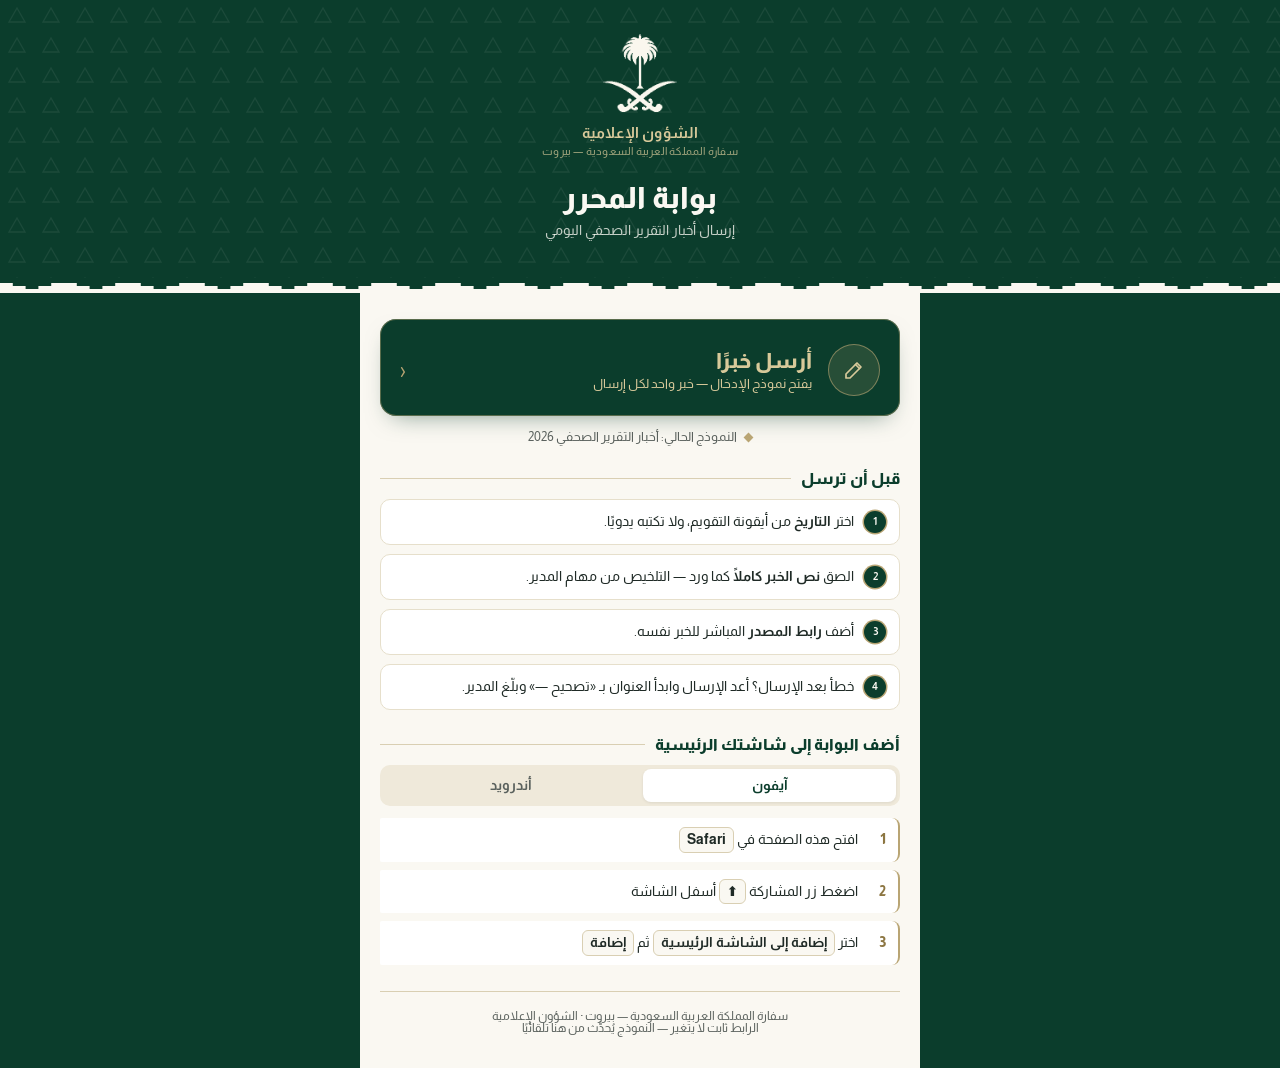
==== taqrir/index.html @ 584c3c36 "بوابة المحرر — التقرير الصحفي Co-Authored-By: Claude Opus 5.5 <noreply@anthropic.com> Claude-Session" ====
<!doctype html>
<html lang="ar" dir="rtl">
<head>
<meta charset="utf-8">
<meta name="viewport" content="width=device-width, initial-scale=1, viewport-fit=cover">
<meta name="robots" content="noindex, nofollow">
<title>بوابة المحرر — التقرير الصحفي</title>
<meta name="theme-color" content="#0B3D2C">
<meta name="apple-mobile-web-app-capable" content="yes">
<meta name="mobile-web-app-capable" content="yes">
<meta name="apple-mobile-web-app-title" content="أخبار التقرير">
<meta name="apple-mobile-web-app-status-bar-style" content="black-translucent">
<link rel="apple-touch-icon" href="apple-touch-icon.png">
<link rel="icon" type="image/png" href="icon-192.png">
<link rel="manifest" href="manifest.webmanifest">
<link rel="preconnect" href="https://fonts.googleapis.com"><link rel="preconnect" href="https://fonts.gstatic.com" crossorigin>
<link href="https://fonts.googleapis.com/css2?family=Almarai:wght@300;400;700;800&display=swap" rel="stylesheet">
<style>
/* ================= التحديث الشهري: غيّر السطرين في السكربت أسفل الصفحة فقط ================= */
:root{--g:#0B3D2C;--g2:#0E4A36;--gold:#B9A574;--goldt:#8C7642;--iv:#FAF8F2;--line:#D9CFB3;--ink:#1F2A26;--mut:#5A615D}
*{box-sizing:border-box}
html,body{margin:0;background:var(--g);color:var(--ink);font-family:'Almarai',system-ui,sans-serif;-webkit-text-size-adjust:100%}
.top{position:relative;padding:calc(34px + env(safe-area-inset-top)) 22px 40px;text-align:center;color:var(--iv);overflow:hidden}
.top::before{content:"";position:absolute;inset:0;opacity:.07;background-image:url("data:image/svg+xml,%3Csvg xmlns='http://www.w3.org/2000/svg' width='34' height='30'%3E%3Cpath d='M9 22 L17 8 L25 22 Z' fill='none' stroke='%23FAF8F2' stroke-width='1.3'/%3E%3C/svg%3E")}
.top img{width:74px;display:block;margin:0 auto 12px;position:relative}
.org{position:relative;font-size:15px;font-weight:700;color:#D8C99A;letter-spacing:.2px}
.org small{display:block;font-size:11px;font-weight:400;color:rgba(216,201,154,.75);margin-top:4px}
h1{position:relative;margin:22px 0 6px;font-size:30px;font-weight:800;line-height:1.25}
.sub{position:relative;font-size:14px;color:rgba(250,248,242,.78)}
.parapet{display:block;width:100%;height:16px;margin-top:-1px}
main{background:var(--iv);min-height:60vh;padding:26px 20px calc(30px + env(safe-area-inset-bottom));max-width:560px;margin:0 auto}
.cta{display:flex;align-items:center;gap:16px;text-decoration:none;background:var(--g);color:var(--iv);border-radius:16px;padding:20px 20px;box-shadow:0 10px 24px -12px rgba(11,61,44,.55),inset 0 0 0 1px rgba(185,165,116,.45)}
.cta:active{transform:scale(.985)}
.cta .ic{flex:none;width:52px;height:52px;border-radius:50%;display:grid;place-items:center;background:rgba(185,165,116,.16);border:1px solid rgba(185,165,116,.6)}
.cta b{display:block;font-size:21px;font-weight:800}
.cta span{display:block;font-size:12.5px;color:#D8C99A;margin-top:5px}
.cta .arr{margin-inline-start:auto;font-size:22px;color:var(--gold)}
.month{display:flex;justify-content:center;align-items:center;gap:8px;margin:14px 0 26px;font-size:12.5px;color:var(--mut)}
.month i{width:7px;height:7px;background:var(--gold);transform:rotate(45deg);display:inline-block}
.sec{display:flex;align-items:center;gap:10px;margin:6px 0 12px}
.sec h2{margin:0;font-size:16px;font-weight:800;color:var(--g)}
.sec .l{flex:1;height:1px;background:var(--line)}
.rules{list-style:none;margin:0 0 26px;padding:0;display:grid;gap:9px}
.rules li{display:flex;gap:10px;align-items:flex-start;background:#fff;border:1px solid #E6DFCB;border-radius:10px;padding:11px 13px;font-size:13.5px;line-height:1.6}
.rules li b{flex:none;width:22px;height:22px;border-radius:50%;background:var(--g);color:var(--iv);font-size:11px;display:grid;place-items:center;box-shadow:0 0 0 1.5px var(--gold)}
.tabs{display:flex;gap:6px;background:#EFE9DA;border-radius:10px;padding:4px;margin-bottom:12px}
.tabs button{flex:1;border:0;background:none;font:inherit;font-size:13.5px;font-weight:700;color:var(--mut);padding:9px;border-radius:8px}
.tabs button[aria-selected=true]{background:#fff;color:var(--g);box-shadow:0 1px 3px rgba(0,0,0,.08)}
.steps{display:none;margin:0 0 8px;padding:0;list-style:none;gap:8px}
.steps.on{display:grid}
.steps li{display:flex;gap:10px;align-items:center;font-size:13.5px;line-height:1.6;padding:9px 12px;border-right:2px solid var(--gold);background:#fff;border-radius:2px 8px 8px 2px}
.steps li em{font-style:normal;font-weight:800;color:var(--goldt);min-width:18px}
.k{display:inline-block;padding:1px 7px;border:1px solid var(--line);border-radius:6px;background:var(--iv);font-weight:700}
.installed .add{display:none}
.guide{display:none;margin-top:18px;text-align:center}
.guide a{color:var(--g);font-weight:700;font-size:13.5px}
footer{text-align:center;font-size:11.5px;color:var(--mut);padding:18px 0 4px;border-top:1px solid var(--line);margin-top:26px}
</style>
</head>
<body>
<header class="top">
  <img src="[data-uri]" alt="">
  <div class="org">الشؤون الإعلامية<small>سفارة المملكة العربية السعودية — بيروت</small></div>
  <h1>بوابة المحرر</h1>
  <div class="sub">إرسال أخبار التقرير الصحفي اليومي</div>
</header>
<svg class="parapet" viewBox="0 0 400 16" preserveAspectRatio="none" aria-hidden="true"><path d="M0 0 H400 V16 H0 Z" fill="#FAF8F2"/><path d="M0 0 H400 V6 H0 Z" fill="#0B3D2C"/><g fill="#0B3D2C"><path d="M4 6 V9 H8 V12 H12 V9 H16 V6 Z"/><path d="M24 6 V9 H28 V12 H32 V9 H36 V6 Z"/><path d="M44 6 V9 H48 V12 H52 V9 H56 V6 Z"/><path d="M64 6 V9 H68 V12 H72 V9 H76 V6 Z"/><path d="M84 6 V9 H88 V12 H92 V9 H96 V6 Z"/><path d="M104 6 V9 H108 V12 H112 V9 H116 V6 Z"/><path d="M124 6 V9 H128 V12 H132 V9 H136 V6 Z"/><path d="M144 6 V9 H148 V12 H152 V9 H156 V6 Z"/><path d="M164 6 V9 H168 V12 H172 V9 H176 V6 Z"/><path d="M184 6 V9 H188 V12 H192 V9 H196 V6 Z"/><path d="M204 6 V9 H208 V12 H212 V9 H216 V6 Z"/><path d="M224 6 V9 H228 V12 H232 V9 H236 V6 Z"/><path d="M244 6 V9 H248 V12 H252 V9 H256 V6 Z"/><path d="M264 6 V9 H268 V12 H272 V9 H276 V6 Z"/><path d="M284 6 V9 H288 V12 H292 V9 H296 V6 Z"/><path d="M304 6 V9 H308 V12 H312 V9 H316 V6 Z"/><path d="M324 6 V9 H328 V12 H332 V9 H336 V6 Z"/><path d="M344 6 V9 H348 V12 H352 V9 H356 V6 Z"/><path d="M364 6 V9 H368 V12 H372 V9 H376 V6 Z"/><path d="M384 6 V9 H388 V12 H392 V9 H396 V6 Z"/></g></svg>
<main>
  <a class="cta" id="cta" href="https://forms.office.com/Pages/ResponsePage.aspx?id=fMzMsIxEZEi4kOiz8zY-GAhG_XrhEEtFiQz8oHJbvuNUN0RFTUE2Q1VCQzBSSjAzNDJON0xZM1BGOS4u&lang=ar-LB" rel="noopener">
    <span class="ic"><svg width="24" height="24" viewBox="0 0 24 24" fill="none" stroke="#D8C99A" stroke-width="1.7" stroke-linecap="round" stroke-linejoin="round"><path d="M4 20h4L19 9l-4-4L4 16v4z"/><path d="M13.5 6.5l4 4"/></svg></span>
    <span><b>أرسل خبرًا</b><span>يفتح نموذج الإدخال — خبر واحد لكل إرسال</span></span>
    <span class="arr">‹</span>
  </a>
  <div class="month"><i></i><span id="label"></span></div>

  <div class="sec"><h2>قبل أن ترسل</h2><span class="l"></span></div>
  <ul class="rules">
    <li><b>1</b><span>اختر <strong>التاريخ</strong> من أيقونة التقويم، ولا تكتبه يدويًا.</span></li>
    <li><b>2</b><span>الصق <strong>نص الخبر كاملًا</strong> كما ورد — التلخيص من مهام المدير.</span></li>
    <li><b>3</b><span>أضف <strong>رابط المصدر</strong> المباشر للخبر نفسه.</span></li>
    <li><b>4</b><span>خطأ بعد الإرسال؟ أعد الإرسال وابدأ العنوان بـ «تصحيح —» وبلّغ المدير.</span></li>
  </ul>

  <section class="add">
    <div class="sec"><h2>أضف البوابة إلى شاشتك الرئيسية</h2><span class="l"></span></div>
    <div class="tabs" role="tablist">
      <button role="tab" id="t-ios" aria-selected="true">آيفون</button>
      <button role="tab" id="t-and" aria-selected="false">أندرويد</button>
    </div>
    <ol class="steps on" id="s-ios">
      <li><em>1</em><span>افتح هذه الصفحة في <span class="k">Safari</span></span></li>
      <li><em>2</em><span>اضغط زر المشاركة <span class="k">⬆︎</span> أسفل الشاشة</span></li>
      <li><em>3</em><span>اختر <span class="k">إضافة إلى الشاشة الرئيسية</span> ثم <span class="k">إضافة</span></span></li>
    </ol>
    <ol class="steps" id="s-and">
      <li><em>1</em><span>افتح هذه الصفحة في <span class="k">Chrome</span></span></li>
      <li><em>2</em><span>اضغط القائمة <span class="k">⋮</span> أعلى الشاشة</span></li>
      <li><em>3</em><span>اختر <span class="k">إضافة إلى الشاشة الرئيسية</span> ثم <span class="k">إضافة</span></span></li>
    </ol>
  </section>
  <div class="guide" id="guide"><a id="guideLink" href="#">دليل المحرر (PDF)</a></div>

  <footer>سفارة المملكة العربية السعودية — بيروت · الشؤون الإعلامية<br>الرابط ثابت لا يتغير — النموذج يُحدَّث من هنا تلقائيًا</footer>
</main>
<script>
/* ===== التحديث الشهري: غيّر هذين السطرين فقط ===== */
const FORM_URL   = "https://forms.office.com/Pages/ResponsePage.aspx?id=fMzMsIxEZEi4kOiz8zY-GAhG_XrhEEtFiQz8oHJbvuNUN0RFTUE2Q1VCQzBSSjAzNDJON0xZM1BGOS4u&lang=ar-LB";
const FORM_LABEL = "النموذج الحالي: أخبار التقرير الصحفي 2026";
const GUIDE_URL  = "";   // رابط دليل المحرر PDF (اختياري)
/* ================================================== */
document.getElementById('cta').href=FORM_URL;
document.getElementById('label').textContent=FORM_LABEL;
if(GUIDE_URL){document.getElementById('guide').style.display='block';document.getElementById('guideLink').href=GUIDE_URL}
const sa=window.matchMedia('(display-mode: standalone)').matches||navigator.standalone;
if(sa)document.body.classList.add('installed');
const tab=(w)=>{['ios','and'].forEach(k=>{document.getElementById('t-'+k).setAttribute('aria-selected',k===w);document.getElementById('s-'+k).classList.toggle('on',k===w)})};
document.getElementById('t-ios').onclick=()=>tab('ios');document.getElementById('t-and').onclick=()=>tab('and');
if(/android/i.test(navigator.userAgent))tab('and');
</script>
</body>
</html>
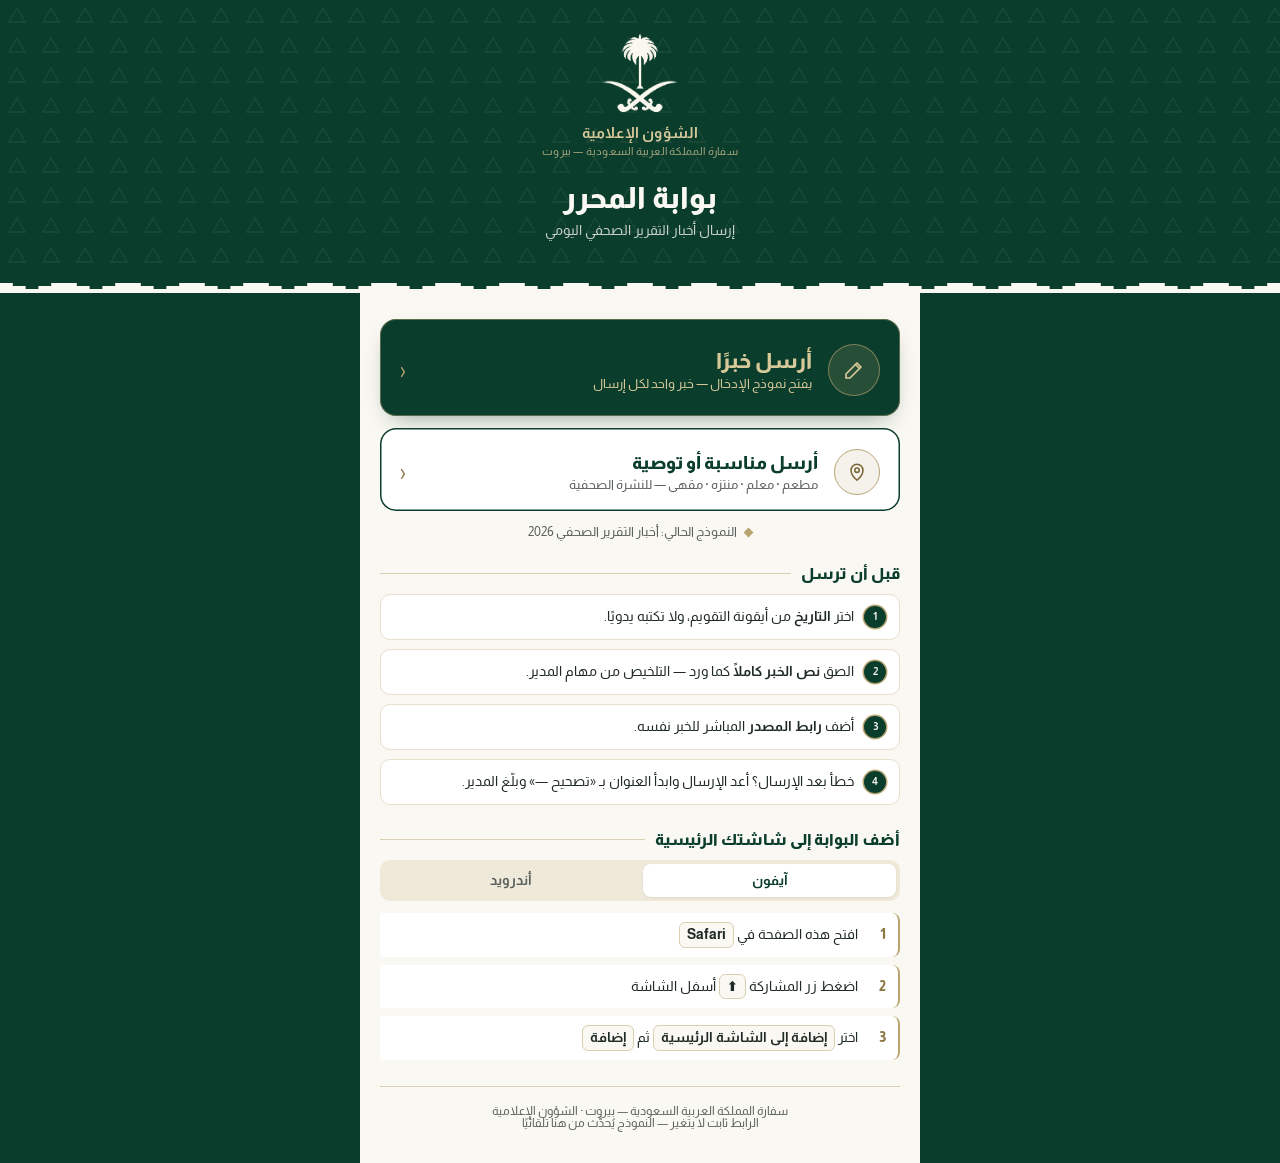
==== commit 0ea26c63: "البوابة: زر «أرسل مناسبة أو توصية» لنموذج المناسبات والمطاعم" ====
--- a/taqrir/index.html
+++ b/taqrir/index.html
@@ -35,6 +35,11 @@
 .cta b{display:block;font-size:21px;font-weight:800}
 .cta span{display:block;font-size:12.5px;color:#D8C99A;margin-top:5px}
 .cta .arr{margin-inline-start:auto;font-size:22px;color:var(--gold)}
+.cta2{margin-top:12px;background:#fff;color:var(--g);box-shadow:inset 0 0 0 1.5px var(--g);padding:16px 20px}
+.cta2 .ic{width:46px;height:46px;background:rgba(185,165,116,.14);border-color:var(--gold)}
+.cta2 b{font-size:18px;color:var(--g)}
+.cta2 span{color:var(--mut)}
+.cta2 .arr{color:var(--goldt)}
 .month{display:flex;justify-content:center;align-items:center;gap:8px;margin:14px 0 26px;font-size:12.5px;color:var(--mut)}
 .month i{width:7px;height:7px;background:var(--gold);transform:rotate(45deg);display:inline-block}
 .sec{display:flex;align-items:center;gap:10px;margin:6px 0 12px}
@@ -69,6 +74,11 @@
   <a class="cta" id="cta" href="https://forms.office.com/Pages/ResponsePage.aspx?id=fMzMsIxEZEi4kOiz8zY-GAhG_XrhEEtFiQz8oHJbvuNUN0RFTUE2Q1VCQzBSSjAzNDJON0xZM1BGOS4u&lang=ar-LB" rel="noopener">
     <span class="ic"><svg width="24" height="24" viewBox="0 0 24 24" fill="none" stroke="#D8C99A" stroke-width="1.7" stroke-linecap="round" stroke-linejoin="round"><path d="M4 20h4L19 9l-4-4L4 16v4z"/><path d="M13.5 6.5l4 4"/></svg></span>
     <span><b>أرسل خبرًا</b><span>يفتح نموذج الإدخال — خبر واحد لكل إرسال</span></span>
+    <span class="arr">‹</span>
+  </a>
+  <a class="cta cta2" id="cta2" href="https://forms.cloud.microsoft/r/qA5FPQkLVF?lang=ar-LB" rel="noopener">
+    <span class="ic"><svg width="22" height="22" viewBox="0 0 24 24" fill="none" stroke="#7A6636" stroke-width="1.7" stroke-linecap="round" stroke-linejoin="round"><path d="M12 21s-6.5-5.6-6.5-11a6.5 6.5 0 0 1 13 0c0 5.4-6.5 11-6.5 11z"/><circle cx="12" cy="10" r="2.4"/></svg></span>
+    <span><b>أرسل مناسبة أو توصية</b><span>مطعم · معلم · منتزه · مقهى — للنشرة الصحفية</span></span>
     <span class="arr">‹</span>
   </a>
   <div class="month"><i></i><span id="label"></span></div>
@@ -106,9 +116,11 @@
 /* ===== التحديث الشهري: غيّر هذين السطرين فقط ===== */
 const FORM_URL   = "https://forms.office.com/Pages/ResponsePage.aspx?id=fMzMsIxEZEi4kOiz8zY-GAhG_XrhEEtFiQz8oHJbvuNUN0RFTUE2Q1VCQzBSSjAzNDJON0xZM1BGOS4u&lang=ar-LB";
 const FORM_LABEL = "النموذج الحالي: أخبار التقرير الصحفي 2026";
+const EVENTS_URL = "https://forms.cloud.microsoft/r/qA5FPQkLVF?lang=ar-LB"; // نموذج المناسبات والمطاعم (سنوي)
 const GUIDE_URL  = "";   // رابط دليل المحرر PDF (اختياري)
 /* ================================================== */
 document.getElementById('cta').href=FORM_URL;
+document.getElementById('cta2').href=EVENTS_URL;
 document.getElementById('label').textContent=FORM_LABEL;
 if(GUIDE_URL){document.getElementById('guide').style.display='block';document.getElementById('guideLink').href=GUIDE_URL}
 const sa=window.matchMedia('(display-mode: standalone)').matches||navigator.standalone;
